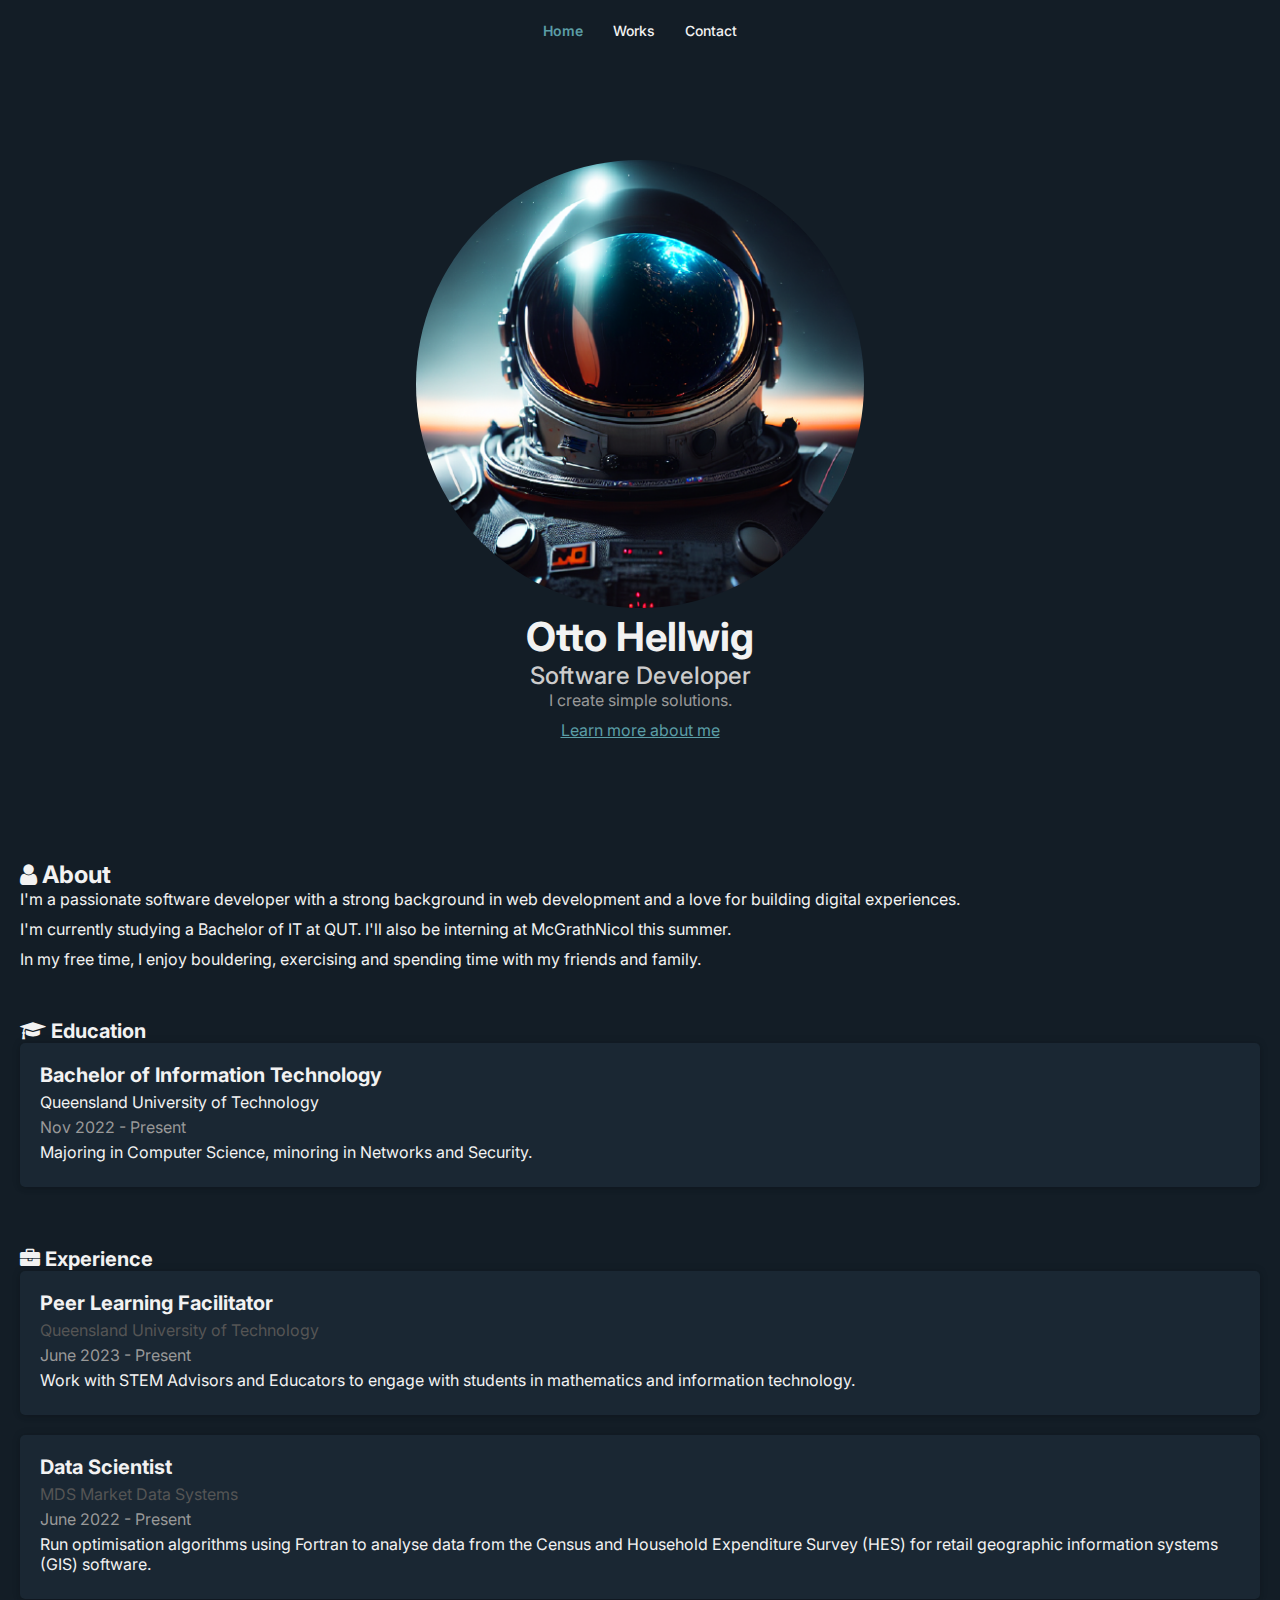
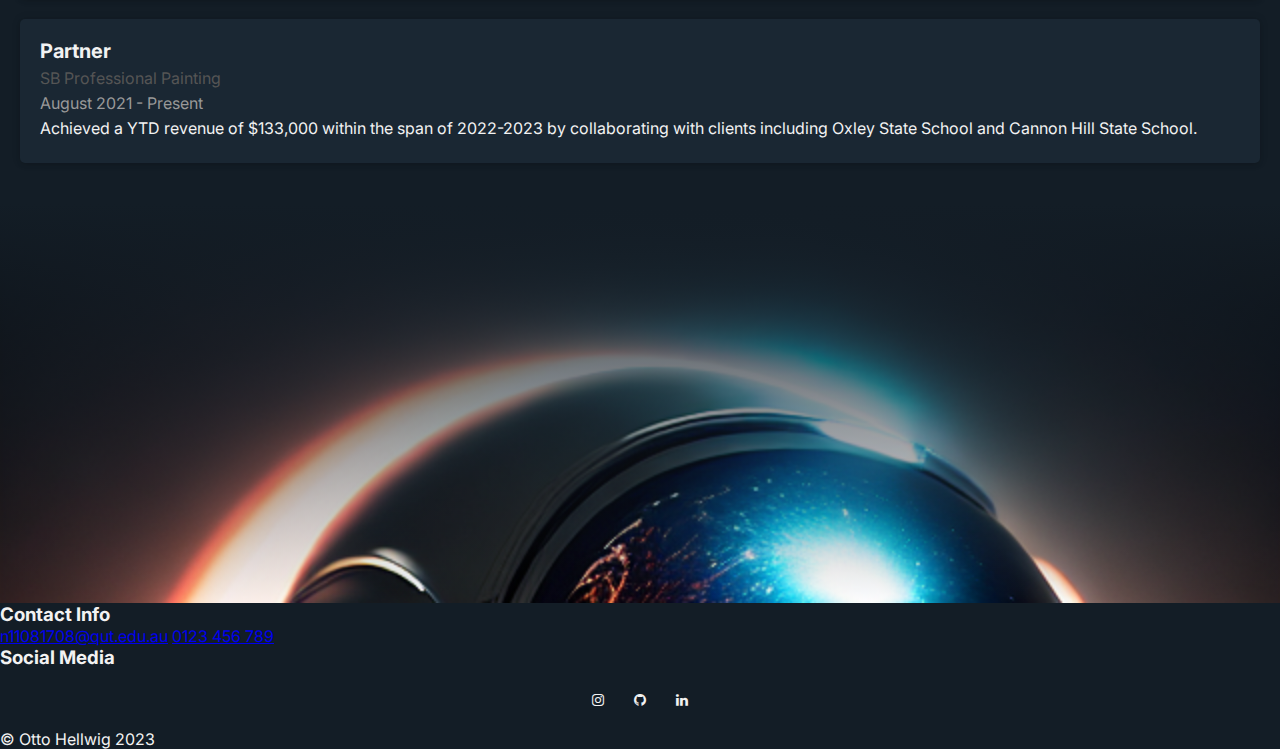
==== index.html @ a582dc08 "Update UI and design (internal pages, homepage)" ====
<!DOCTYPE html>
<html lang="en">
  <head>
    <meta charset="UTF-8" />
    <meta name="viewport" content="width=device-width, initial-scale=1.0" />
    <meta author="Otto Hellwig" />
    <meta name="description" content="Homepage of my portfolio website." />

    <title>Otto Hellwig - Home</title>
    <link rel="icon" type="image/x-icon" href="images/favicon.png" />
    <link rel="stylesheet" href="styles.css" />
  </head>

  <body>
    <header>
      <nav>
        <ul>
          <li class="active"><a href="index.html">Home</a></li>
          <li><a href="works.html">Works</a></li>
          <li><a href="contact.html">Contact</a></li>
        </ul>
      </nav>
    </header>

    <main>
      <figure class="profile-image">
        <img src="images/avatar1.png" alt="Profile Image - Avatar" />
      </figure>

      <section class="title">
        <h1>Otto Hellwig</h1>
        <p class="subtitle">Software Developer</p>
        <p class="description">I create simple solutions.</p>
        <a href="#about">Learn more about me</a>
      </section>

      <section id="about" class="about">
        <h2><i class="fa fa-user"></i> About</h2>
        <p>
          I'm a passionate software developer with a strong background in web
          development and a love for building digital experiences.
        </p>

        <p>
          I'm currently studying a Bachelor of IT at QUT. I'll also be interning
          at McGrathNicol this summer.
        </p>

        <p>
          In my free time, I enjoy bouldering, exercising and spending time with
          my friends and family.
        </p>
      </section>

      <section class="card">
        <h2><i class="fa fa-graduation-cap"></i> Education</h2>
        <article class="card-items">
          <h3>Bachelor of Information Technology</h3>
          <p>Queensland University of Technology</p>
          <p>Nov 2022 - Present</p>
          <p>
            Majoring in Computer Science, minoring in Networks and Security.
          </p>
        </article>
      </section>

      <section class="card">
        <h2><i class="fa fa-briefcase"></i> Experience</h2>
        <article class="card-items">
          <h3>Peer Learning Facilitator</h3>
          <p class="organisation">Queensland University of Technology</p>
          <p class="date">June 2023 - Present</p>
          <p>
            Work with STEM Advisors and Educators to engage with students in
            mathematics and information technology.
          </p>
        </article>

        <article class="card-items">
          <h3>Data Scientist</h3>
          <p class="organisation">MDS Market Data Systems</p>
          <p class="date">June 2022 - Present</p>
          <p>
            Run optimisation algorithms using Fortran to analyse data from the
            Census and Household Expenditure Survey (HES) for retail geographic
            information systems (GIS) software.
          </p>
        </article>

        <article class="card-items">
          <h3>Partner</h3>
          <p class="organisation">SB Professional Painting</p>
          <p class="date">August 2021 - Present</p>
          <p>
            Achieved a YTD revenue of $133,000 within the span of 2022-2023 by
            collaborating with clients including Oxley State School and Cannon
            Hill State School.
          </p>
        </article>
      </section>
    </main>

    <div class="wok"></div>

    <footer>
      <section>
        <h3>Contact Info</h3>
        <a href="mailto:n11081708@qut.edu.au">n11081708@qut.edu.au</a>
        <a href="tel:0123456789">0123 456 789</a>
      </section>

      <section>
        <h3>Social Media</h3>
        <nav>
          <ul class="social-media-list">
            <li>
              <a href="#"><i class="fa fa-instagram"></i></a>
            </li>
            <li>
              <a href="#"><i class="fa fa-github"></i></a>
            </li>
            <li>
              <a href="#"><i class="fa fa-linkedin"></i></a>
            </li>
          </ul>
        </nav>
      </section>

      <p class="copyright">&copy; Otto Hellwig 2023</p>
    </footer>
  </body>
</html>

<!-- <footer class="footer">
  <section class="footer-content">
    <address class="footer-column contact-info">
      <h3>Contact Info</h3>
      <a href="mailto:n11081708@qut.edu.au">n11081708@qut.edu.au</a>
      <a href="tel:0123456789">0123 456 789</a>
    </address>

    <section class="footer-column">
      <h3>Sitemap</h3>
      <ul class="sitemap">
        <li>
          <a href="index.html"> Home</a>
        </li>
        <li>
          <a href="works.html"> Works </a>
        </li>
        <li>
          <a href="contact.html"> Contact </a>
        </li>
      </ul>
    </section>
  </section>
  <p class="copyright">&copy; Otto Hellwig 2023</p>
</footer> -->
---- styles.css ----
/* Credits to Google Fonts, Font Awesome and Tim for suggesting to use FA 4.7. */
@import url('https://fonts.googleapis.com/css2?family=Inter:wght@300;400;500;600;700&display=swap');
@import url('https://cdnjs.cloudflare.com/ajax/libs/font-awesome/4.7.0/css/font-awesome.min.css');

* {
  margin: 0;
  padding: 0;
  box-sizing: border-box;
}

body {
  background-color: #131D26;
  font-family: 'Inter', sans-serif;
  min-height: 100vh;
  display: flex;
  flex-direction: column;
  justify-content: space-between;
  color: #F2F2F2;
}

nav {
  margin-top: 20px;
  margin-bottom: 20px;
  display: flex;
  align-items: center; 
}

nav .logo {
  display: flex; 
  align-items: center; 
  margin-right: 10px;
  margin-left: 10px;
}

nav .logo img {
  width: 40px; 
  height: auto; 
  border-radius: 50%; 
  margin-right: 5px; 
}

nav .logo span {
  font-size: 14px; 
  color: #F2F2F2; 
  font-weight: 500; 
}

nav ul {
  list-style: none;
  padding: 0;
  display: flex;
  justify-content: center; 
  flex-grow: 1; 
}

nav li {
  margin: 0 15px;
}

nav a {
  text-decoration: none;
  font-weight: 500;
  font-size: 14px;
  color: #F2F2F2;
}

nav .active a {
  color: #5B9EA6;
  font-weight: 600;
}

/* Avatar Image - Generated using Midjourney Premium, rights reserved to Midjourney and myself */
.profile-image {
  text-align: center;
  margin-top: 100px;
}

.profile-image img {
  max-width: 35%; 
  height: auto;
  border-radius: 50%; 
  overflow: hidden;
}

.title {
  text-align: center;
}

.title h1 {
  margin: 0;
  font-size: 40px;
}

.title a {
  color: #5B9EA6;
}

.subtitle {
  font-size: 24px;
  font-weight: 500;
  color:#CCCCCC;
}

.description {
  font-size: 16px;
  margin-bottom: 10px;
  color: #999999;
}

.about {
  margin-top: 100px;
  text-align: left;
  padding: 20px;
}

.about p {
  margin-bottom: 10px;
}

.card {
  text-align: left;
  padding: 20px;
}

.card-items {
  background: #1A2733;
  border-radius: 5px;
  padding: 20px;
  margin-bottom: 20px;
  box-shadow: 0px 2px 4px rgba(0, 0, 0, 0.1), 0px 0px 10px rgba(0, 0, 0, 0.1);
}

.card h2,
.card h3 {
  font-size: 20px;
  margin: 0;
}

.card-items p {
  font-size: 16px;
  margin: 5px 0; /* Add a small margin between paragraphs */
}

.card-items p:nth-child(1) {
  color: #CCCCCC; /* Styling for the first p */
}

.card-items p:nth-of-type(2) {
  color: #999999; /* Styling for the second p */
}

.card-items .form-group {
  margin-bottom: 15px;
  padding-right: 20px;
}

.card-items input[type="text"],
.card-items input[type="email"],
.card-items textarea {
  width: 100%;
  padding: 10px;
  border: 1px solid #ccc;
  border-radius: 3px;
}

.card-items button[type="submit"] {
  background-color: #0080ff;
  color: #fff;
  border: none;
  border-radius: 3px;
  padding: 10px 20px;
  cursor: pointer;
  transition: background-color 0.3s ease;
}

.card-items input[type="text"],
.card-items input[type="email"],
.card-items textarea,
.card-items button[type="submit"] {
  font-size: 16px;
}

.card-items img {
  max-width: 100%;
  height: auto;
}

.organisation {
  font-size: 16px;
  color: #555;
  margin-top: 5px;
}

.date {
  font-size: 16px;
  color: #777;
}

.contact-page {
  padding:20px;
}

.social-media a {
  text-decoration: none;
  padding: 5px; 
  list-style: none;
}

.about-contact h2 i,
.social-media h2 i,
.contact-form h2 i {
  margin-right: 5px;
}

.social-media, .contact-form {
  margin-top: 60px;
}

.tech-list {
  list-style-type: none; 
  margin-top: 10px; 
  padding-left: 0; 
}

.tech-list li {
  display: inline-block; 
  margin-right: 10px;
  background-color: #1DF2F2; 
  color: #fff; 
  padding: 5px 10px; 
  border-radius: 5px; 
}
/* 
footer {
  text-align: left;
}

.footer-content {
  margin-top: 20px;
  display: flex;
  justify-content: space-between;
  align-items: flex-start; 
}

.footer-column {
  flex: 1;
  text-align: left; 
}

.footer-column h3 {
  font-size: 18px;
  margin: 0;
}

.footer-contact p,
.social-icons {
  margin-top: 10px;
}

.sitemap {
  list-style: none;
}

.sitemap a {
  text-decoration: none;
  color: #5B9EA6;
}

.contact-info a {
  text-decoration: none;
  color: #CCCCCC;
}

.copyright {
  margin: 20px; 
  text-align: center;
} */

  /* background-repeat: no-repeat;
  background-size: cover; 
  padding-bottom: 100px;
  background-image: linear-gradient(to bottom, rgba(16,24,29, 1) 0%, rgba(0, 0, 0, 0) 100%), linear-gradient(to bottom, rgba(16, 24, 29, 0) 0%, rgba(16, 24, 29, 1) 100%), url(images/pexels-jakub-novacek-924824.jpg);
} */

  /* background: rgb(255,255,255);
  background: linear-gradient(90deg, rgba(255,255,255,1) 0%, rgba(225,230,235,1) 100%);  */

  .wok {
  background-position: middle center;
  background-repeat: no-repeat;
  background-size: cover; 
  padding-bottom: 400px;
  background-image: linear-gradient(to bottom, rgba(19, 29, 38, 1) 0%, rgba(0, 0, 0, 0) 100%), url(images/avatar2.png);
}

/* , linear-gradient(to bottom, rgba(19, 29, 38, 0) 0%, rgba(19, 29, 38, 1) 100%) */

/* background = #131D26;
primary = #F2F2F2;
secondary = #CCCCCC;
tertiary = #999999;
links = #5B9EA6; */
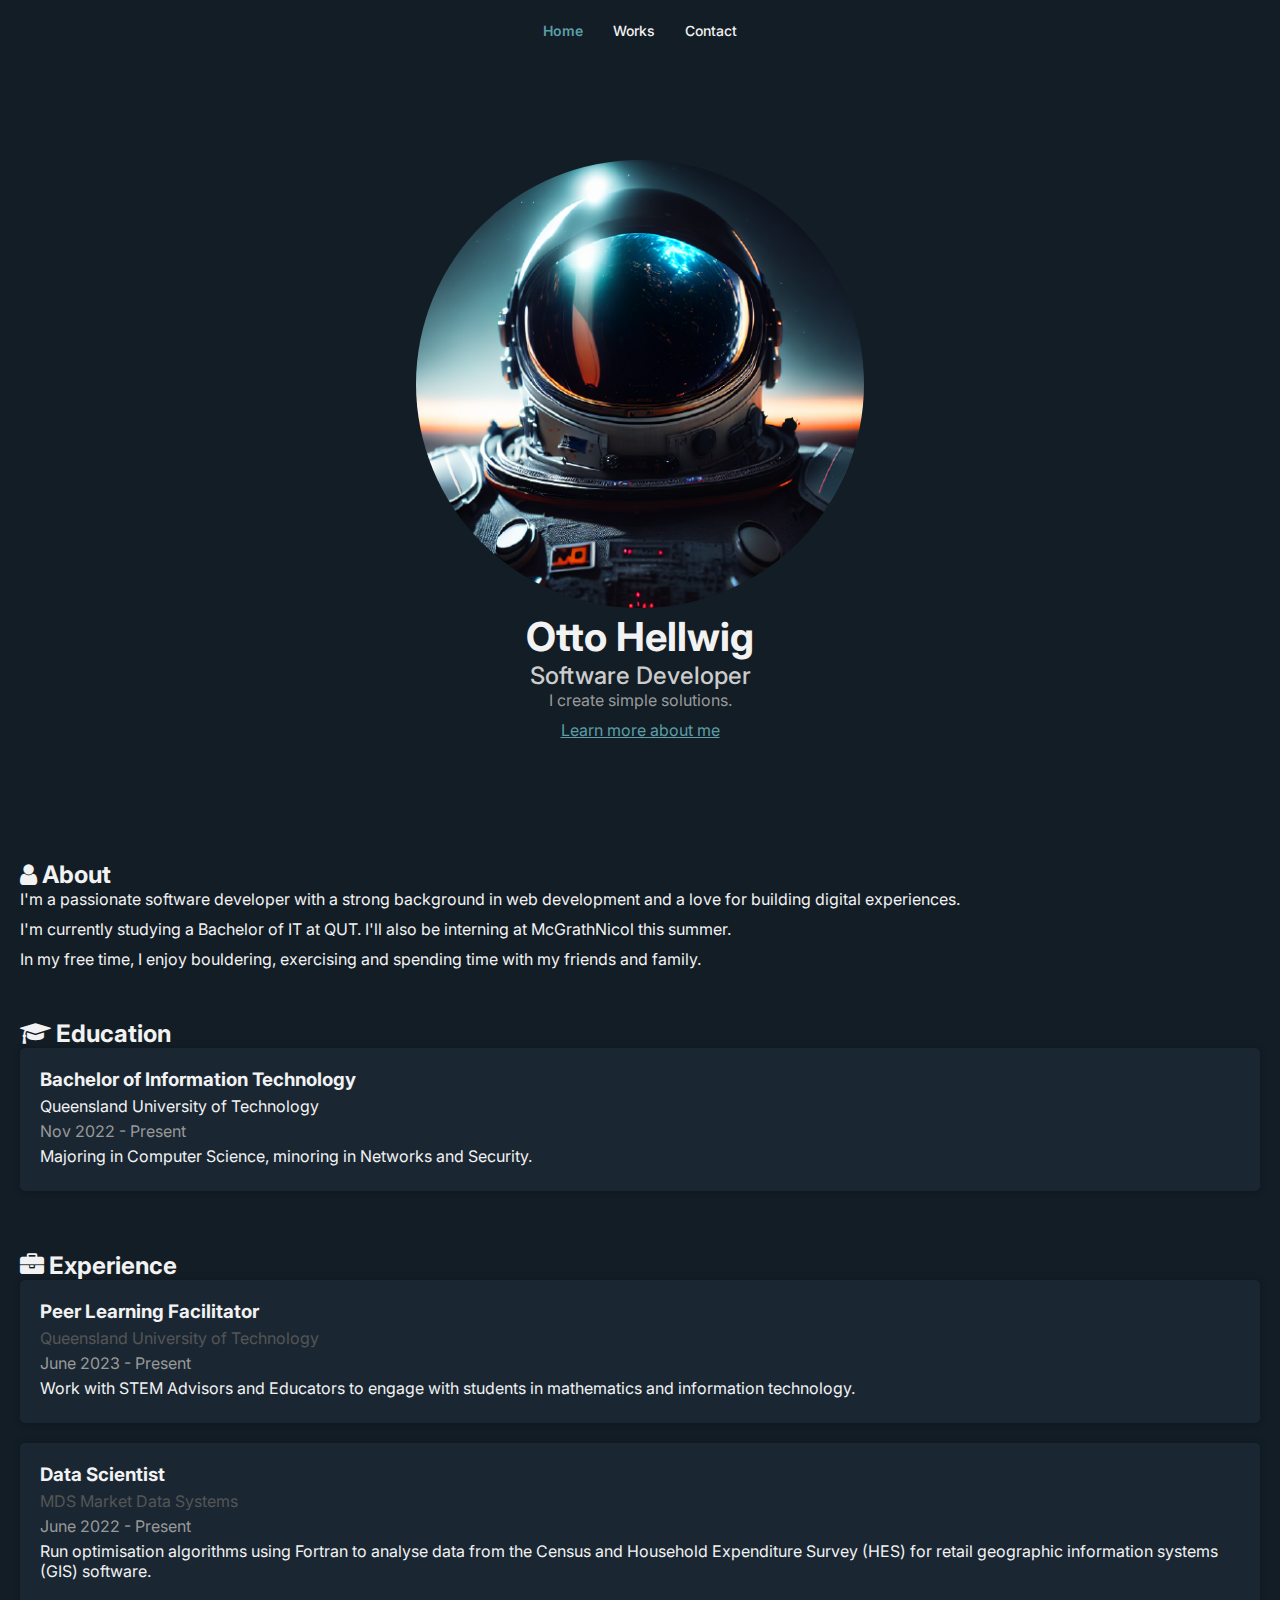
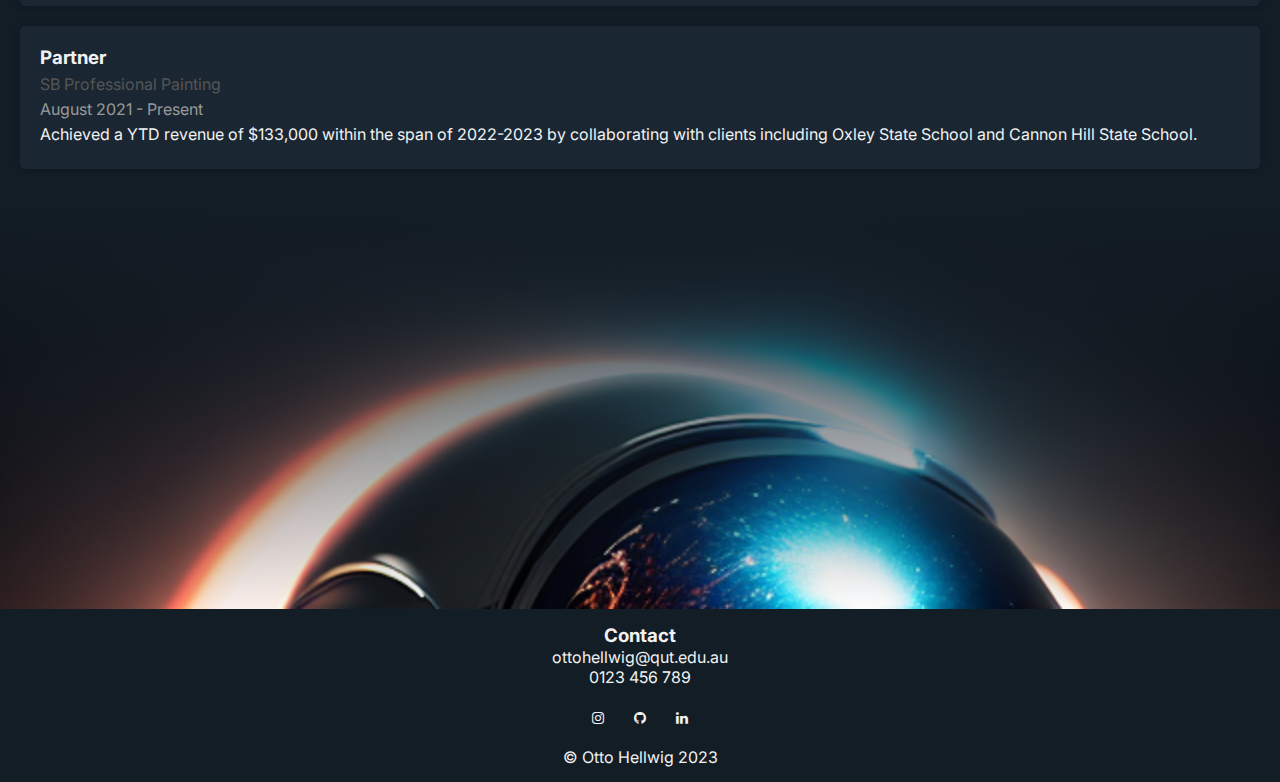
==== commit e976e432: "Consolidate CSS, update footer" ====
--- a/index.html
+++ b/index.html
@@ -100,59 +100,30 @@
       </section>
     </main>
 
-    <div class="wok"></div>
+    <div class="background-fade"></div>
 
     <footer>
-      <section>
-        <h3>Contact Info</h3>
-        <a href="mailto:n11081708@qut.edu.au">n11081708@qut.edu.au</a>
+      <h3>Contact</h3>
+      <address>
+        <a href="mailto:n11081708@qut.edu.au">ottohellwig@qut.edu.au</a>
+        <br />
         <a href="tel:0123456789">0123 456 789</a>
-      </section>
+      </address>
 
-      <section>
-        <h3>Social Media</h3>
-        <nav>
-          <ul class="social-media-list">
-            <li>
-              <a href="#"><i class="fa fa-instagram"></i></a>
-            </li>
-            <li>
-              <a href="#"><i class="fa fa-github"></i></a>
-            </li>
-            <li>
-              <a href="#"><i class="fa fa-linkedin"></i></a>
-            </li>
-          </ul>
-        </nav>
-      </section>
-
-      <p class="copyright">&copy; Otto Hellwig 2023</p>
+      <nav>
+        <ul>
+          <li>
+            <a href="#"><i class="fa fa-instagram"></i></a>
+          </li>
+          <li>
+            <a href="#"><i class="fa fa-github"></i></a>
+          </li>
+          <li>
+            <a href="#"><i class="fa fa-linkedin"></i></a>
+          </li>
+        </ul>
+      </nav>
+      <p>&copy; Otto Hellwig 2023</p>
     </footer>
   </body>
 </html>
-
-<!-- <footer class="footer">
-  <section class="footer-content">
-    <address class="footer-column contact-info">
-      <h3>Contact Info</h3>
-      <a href="mailto:n11081708@qut.edu.au">n11081708@qut.edu.au</a>
-      <a href="tel:0123456789">0123 456 789</a>
-    </address>
-
-    <section class="footer-column">
-      <h3>Sitemap</h3>
-      <ul class="sitemap">
-        <li>
-          <a href="index.html"> Home</a>
-        </li>
-        <li>
-          <a href="works.html"> Works </a>
-        </li>
-        <li>
-          <a href="contact.html"> Contact </a>
-        </li>
-      </ul>
-    </section>
-  </section>
-  <p class="copyright">&copy; Otto Hellwig 2023</p>
-</footer> -->
--- a/styles.css
+++ b/styles.css
@@ -122,7 +122,7 @@
   padding: 20px;
 }
 
-.card-items {
+.card article {
   background: #1A2733;
   border-radius: 5px;
   padding: 20px;
@@ -130,15 +130,9 @@
   box-shadow: 0px 2px 4px rgba(0, 0, 0, 0.1), 0px 0px 10px rgba(0, 0, 0, 0.1);
 }
 
-.card h2,
-.card h3 {
-  font-size: 20px;
-  margin: 0;
-}
-
-.card-items p {
-  font-size: 16px;
-  margin: 5px 0; /* Add a small margin between paragraphs */
+.card p {
+  font-size: 16px;
+  margin: 5px 0;
 }
 
 .card-items p:nth-child(1) {
@@ -147,6 +141,11 @@
 
 .card-items p:nth-of-type(2) {
   color: #999999; /* Styling for the second p */
+}
+
+.card img {
+  max-width: 100%;
+  height: auto;
 }
 
 .card-items .form-group {
@@ -180,11 +179,6 @@
   font-size: 16px;
 }
 
-.card-items img {
-  max-width: 100%;
-  height: auto;
-}
-
 .organisation {
   font-size: 16px;
   color: #555;
@@ -230,62 +224,19 @@
   padding: 5px 10px; 
   border-radius: 5px; 
 }
-/* 
+
 footer {
-  text-align: left;
-}
-
-.footer-content {
-  margin-top: 20px;
-  display: flex;
-  justify-content: space-between;
-  align-items: flex-start; 
-}
-
-.footer-column {
-  flex: 1;
-  text-align: left; 
-}
-
-.footer-column h3 {
-  font-size: 18px;
-  margin: 0;
-}
-
-.footer-contact p,
-.social-icons {
-  margin-top: 10px;
-}
-
-.sitemap {
-  list-style: none;
-}
-
-.sitemap a {
+  text-align: center;
+  padding: 15px;
+}
+
+footer address a {
+  color: #F2F2F2;
   text-decoration: none;
-  color: #5B9EA6;
-}
-
-.contact-info a {
-  text-decoration: none;
-  color: #CCCCCC;
-}
-
-.copyright {
-  margin: 20px; 
-  text-align: center;
-} */
-
-  /* background-repeat: no-repeat;
-  background-size: cover; 
-  padding-bottom: 100px;
-  background-image: linear-gradient(to bottom, rgba(16,24,29, 1) 0%, rgba(0, 0, 0, 0) 100%), linear-gradient(to bottom, rgba(16, 24, 29, 0) 0%, rgba(16, 24, 29, 1) 100%), url(images/pexels-jakub-novacek-924824.jpg);
-} */
-
-  /* background: rgb(255,255,255);
-  background: linear-gradient(90deg, rgba(255,255,255,1) 0%, rgba(225,230,235,1) 100%);  */
-
-  .wok {
+  font-style: normal;
+}
+
+.background-fade {
   background-position: middle center;
   background-repeat: no-repeat;
   background-size: cover; 
@@ -293,10 +244,5 @@
   background-image: linear-gradient(to bottom, rgba(19, 29, 38, 1) 0%, rgba(0, 0, 0, 0) 100%), url(images/avatar2.png);
 }
 
-/* , linear-gradient(to bottom, rgba(19, 29, 38, 0) 0%, rgba(19, 29, 38, 1) 100%) */
-
-/* background = #131D26;
-primary = #F2F2F2;
-secondary = #CCCCCC;
-tertiary = #999999;
-links = #5B9EA6; */+
+
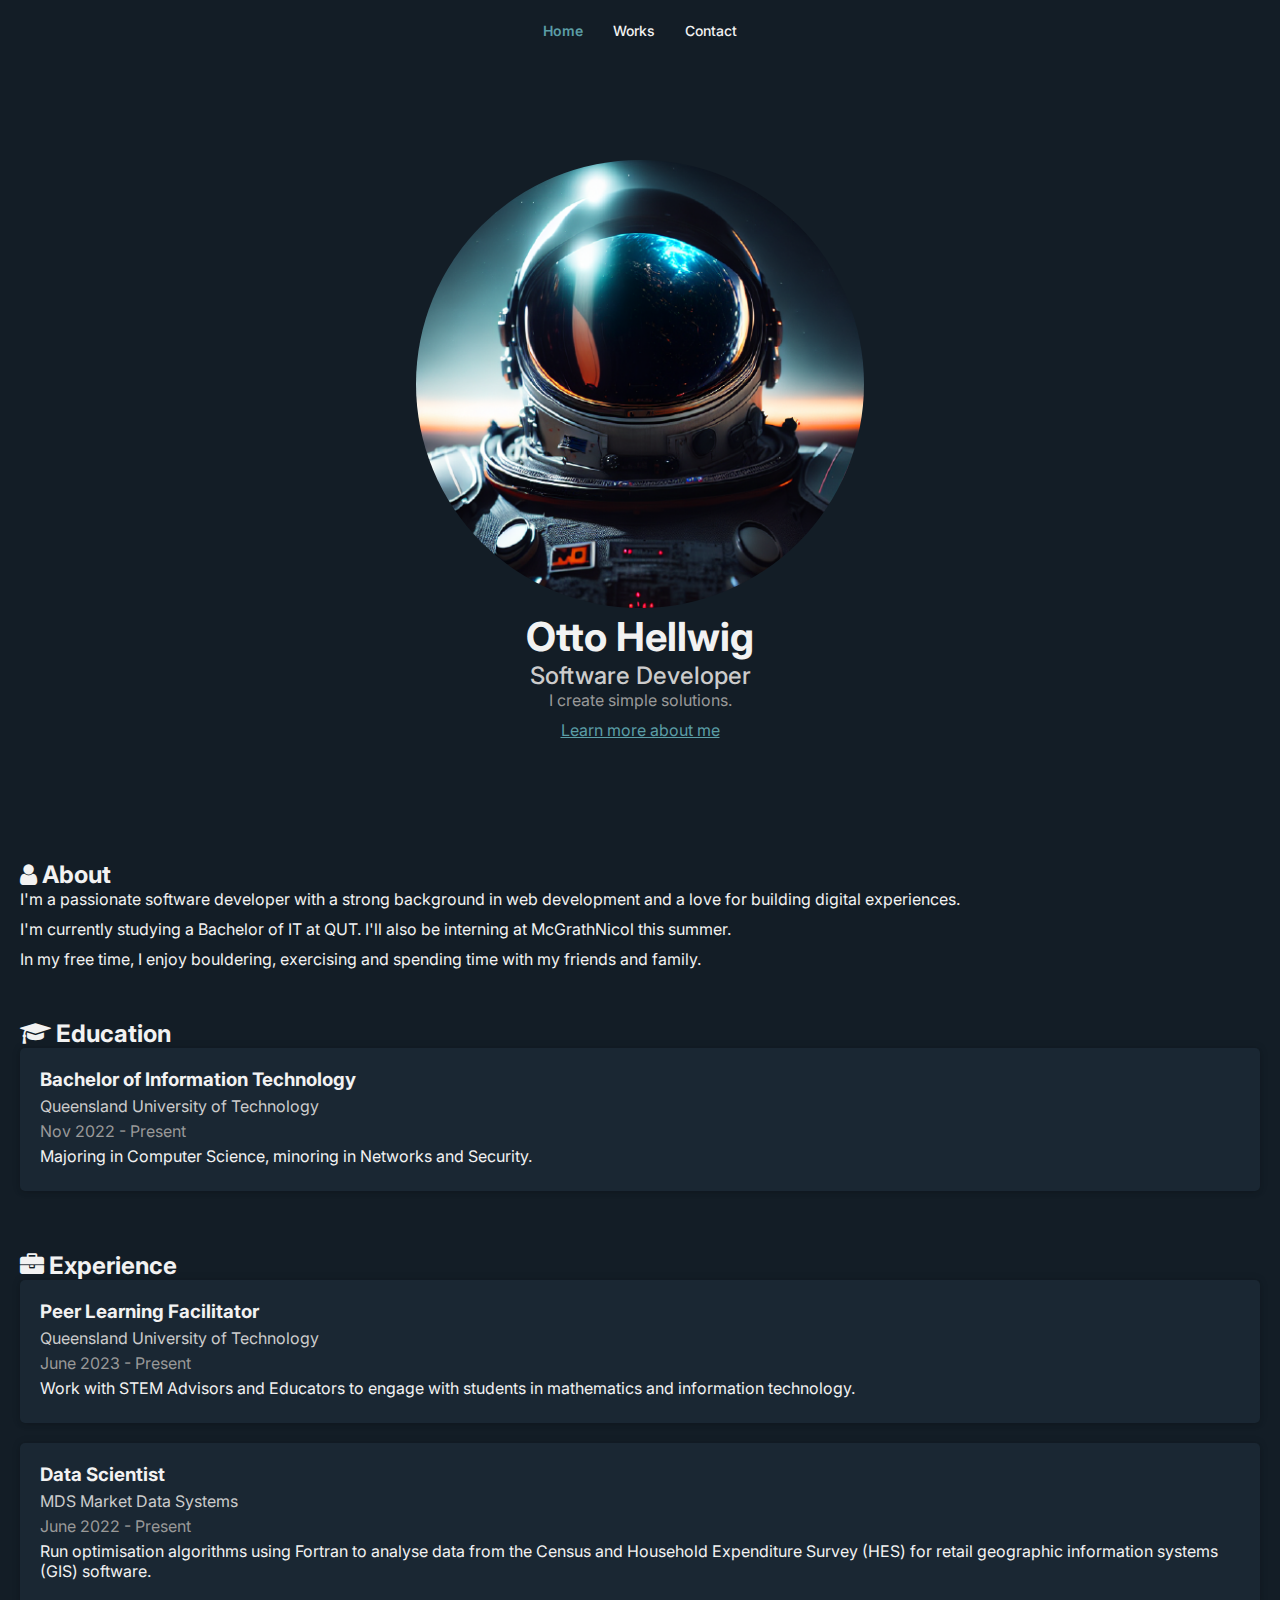
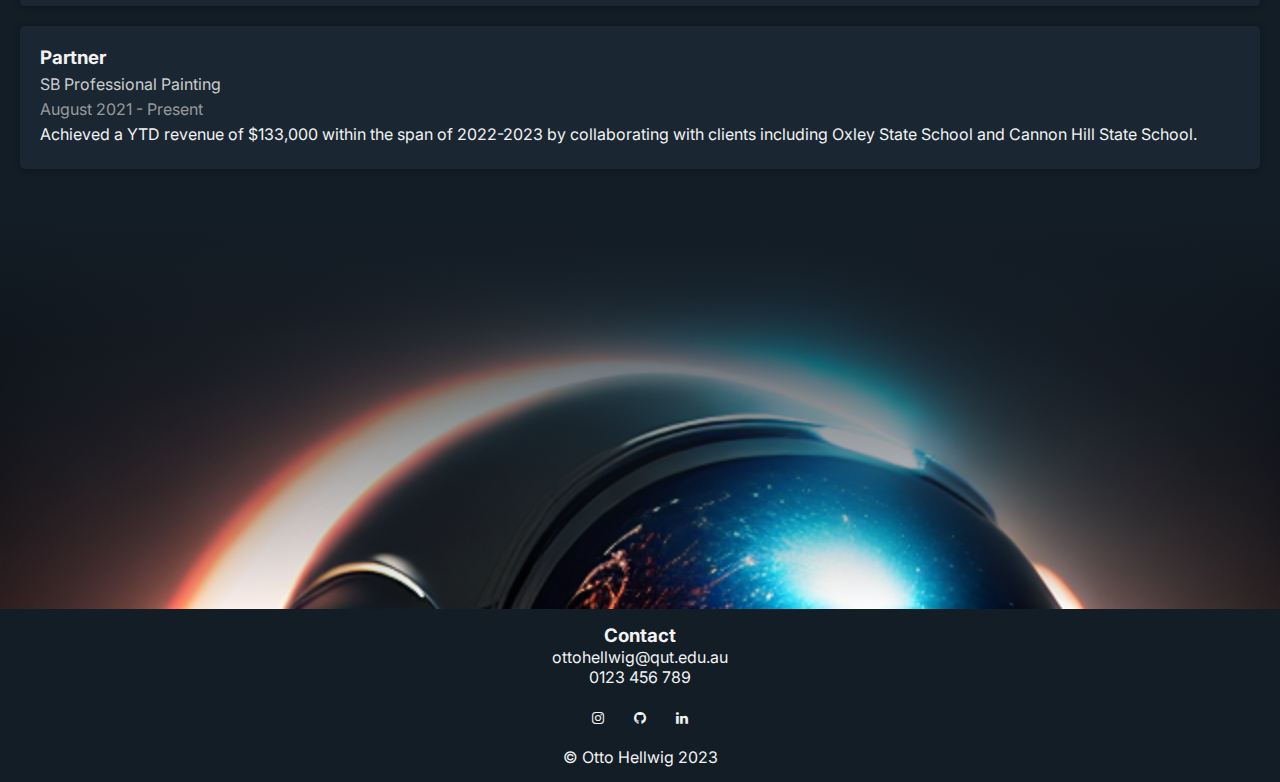
==== commit ec08c05c: "Consolidate CSS, update nav logo, improve semantic" ====
--- a/index.html
+++ b/index.html
@@ -23,14 +23,14 @@
     </header>
 
     <main>
-      <figure class="profile-image">
+      <figure class="avatar">
         <img src="images/avatar1.png" alt="Profile Image - Avatar" />
       </figure>
 
-      <section class="title">
+      <section class="hero">
         <h1>Otto Hellwig</h1>
-        <p class="subtitle">Software Developer</p>
-        <p class="description">I create simple solutions.</p>
+        <p>Software Developer</p>
+        <p>I create simple solutions.</p>
         <a href="#about">Learn more about me</a>
       </section>
 
@@ -54,7 +54,7 @@
 
       <section class="card">
         <h2><i class="fa fa-graduation-cap"></i> Education</h2>
-        <article class="card-items">
+        <article>
           <h3>Bachelor of Information Technology</h3>
           <p>Queensland University of Technology</p>
           <p>Nov 2022 - Present</p>
@@ -66,20 +66,20 @@
 
       <section class="card">
         <h2><i class="fa fa-briefcase"></i> Experience</h2>
-        <article class="card-items">
+        <article>
           <h3>Peer Learning Facilitator</h3>
-          <p class="organisation">Queensland University of Technology</p>
-          <p class="date">June 2023 - Present</p>
+          <p>Queensland University of Technology</p>
+          <p>June 2023 - Present</p>
           <p>
             Work with STEM Advisors and Educators to engage with students in
             mathematics and information technology.
           </p>
         </article>
 
-        <article class="card-items">
+        <article>
           <h3>Data Scientist</h3>
-          <p class="organisation">MDS Market Data Systems</p>
-          <p class="date">June 2022 - Present</p>
+          <p>MDS Market Data Systems</p>
+          <p>June 2022 - Present</p>
           <p>
             Run optimisation algorithms using Fortran to analyse data from the
             Census and Household Expenditure Survey (HES) for retail geographic
@@ -87,10 +87,10 @@
           </p>
         </article>
 
-        <article class="card-items">
+        <article>
           <h3>Partner</h3>
-          <p class="organisation">SB Professional Painting</p>
-          <p class="date">August 2021 - Present</p>
+          <p>SB Professional Painting</p>
+          <p>August 2021 - Present</p>
           <p>
             Achieved a YTD revenue of $133,000 within the span of 2022-2023 by
             collaborating with clients including Oxley State School and Cannon
@@ -113,13 +113,19 @@
       <nav>
         <ul>
           <li>
-            <a href="#"><i class="fa fa-instagram"></i></a>
+            <a href="https://www.instagram.com/ottohellwxg/" target="_blank"
+              ><i class="fa fa-instagram"></i
+            ></a>
           </li>
           <li>
-            <a href="#"><i class="fa fa-github"></i></a>
+            <a href="https://github.com/ottohellwig" target="_blank"
+              ><i class="fa fa-github"></i
+            ></a>
           </li>
           <li>
-            <a href="#"><i class="fa fa-linkedin"></i></a>
+            <a href="https://www.linkedin.com/in/ottohellwig/" target="_blank"
+              ><i class="fa fa-linkedin"></i
+            ></a>
           </li>
         </ul>
       </nav>
--- a/styles.css
+++ b/styles.css
@@ -33,7 +33,7 @@
 }
 
 nav .logo img {
-  width: 40px; 
+  width: 25px; 
   height: auto; 
   border-radius: 50%; 
   margin-right: 5px; 
@@ -47,7 +47,6 @@
 
 nav ul {
   list-style: none;
-  padding: 0;
   display: flex;
   justify-content: center; 
   flex-grow: 1; 
@@ -69,39 +68,38 @@
   font-weight: 600;
 }
 
-/* Avatar Image - Generated using Midjourney Premium, rights reserved to Midjourney and myself */
-.profile-image {
+/* Avatar Image 1 - Generated using Midjourney Premium, rights reserved to Midjourney and myself */
+.avatar {
   text-align: center;
   margin-top: 100px;
 }
 
-.profile-image img {
+.avatar img {
   max-width: 35%; 
   height: auto;
   border-radius: 50%; 
   overflow: hidden;
 }
 
-.title {
+.hero {
   text-align: center;
 }
 
-.title h1 {
-  margin: 0;
+.hero h1 {
   font-size: 40px;
 }
 
-.title a {
+.hero a {
   color: #5B9EA6;
 }
 
-.subtitle {
+.hero p:nth-child(2) {
   font-size: 24px;
   font-weight: 500;
   color:#CCCCCC;
 }
 
-.description {
+.hero p:nth-child(3) {
   font-size: 16px;
   margin-bottom: 10px;
   color: #999999;
@@ -135,12 +133,12 @@
   margin: 5px 0;
 }
 
-.card-items p:nth-child(1) {
-  color: #CCCCCC; /* Styling for the first p */
-}
-
-.card-items p:nth-of-type(2) {
-  color: #999999; /* Styling for the second p */
+.card p:nth-child(2) {
+  color: #CCCCCC;
+}
+
+.card p:nth-child(3) {
+  color: #999999; 
 }
 
 .card img {
@@ -148,7 +146,7 @@
   height: auto;
 }
 
-.card-items .form-group {
+/* .card-items .form-group {
   margin-bottom: 15px;
   padding-right: 20px;
 }
@@ -179,22 +177,11 @@
   font-size: 16px;
 }
 
-.organisation {
-  font-size: 16px;
-  color: #555;
-  margin-top: 5px;
-}
-
-.date {
-  font-size: 16px;
-  color: #777;
-}
-
 .contact-page {
   padding:20px;
-}
-
-.social-media a {
+} */
+
+/* .social-media a {
   text-decoration: none;
   padding: 5px; 
   list-style: none;
@@ -208,7 +195,7 @@
 
 .social-media, .contact-form {
   margin-top: 60px;
-}
+} */
 
 .tech-list {
   list-style-type: none; 
@@ -219,7 +206,7 @@
 .tech-list li {
   display: inline-block; 
   margin-right: 10px;
-  background-color: #1DF2F2; 
+  background-color: #5B9EA6; 
   color: #fff; 
   padding: 5px 10px; 
   border-radius: 5px; 
@@ -236,6 +223,7 @@
   font-style: normal;
 }
 
+/* Avatar Image 2 - Generated using Midjourney Premium, rights reserved to Midjourney and myself */
 .background-fade {
   background-position: middle center;
   background-repeat: no-repeat;
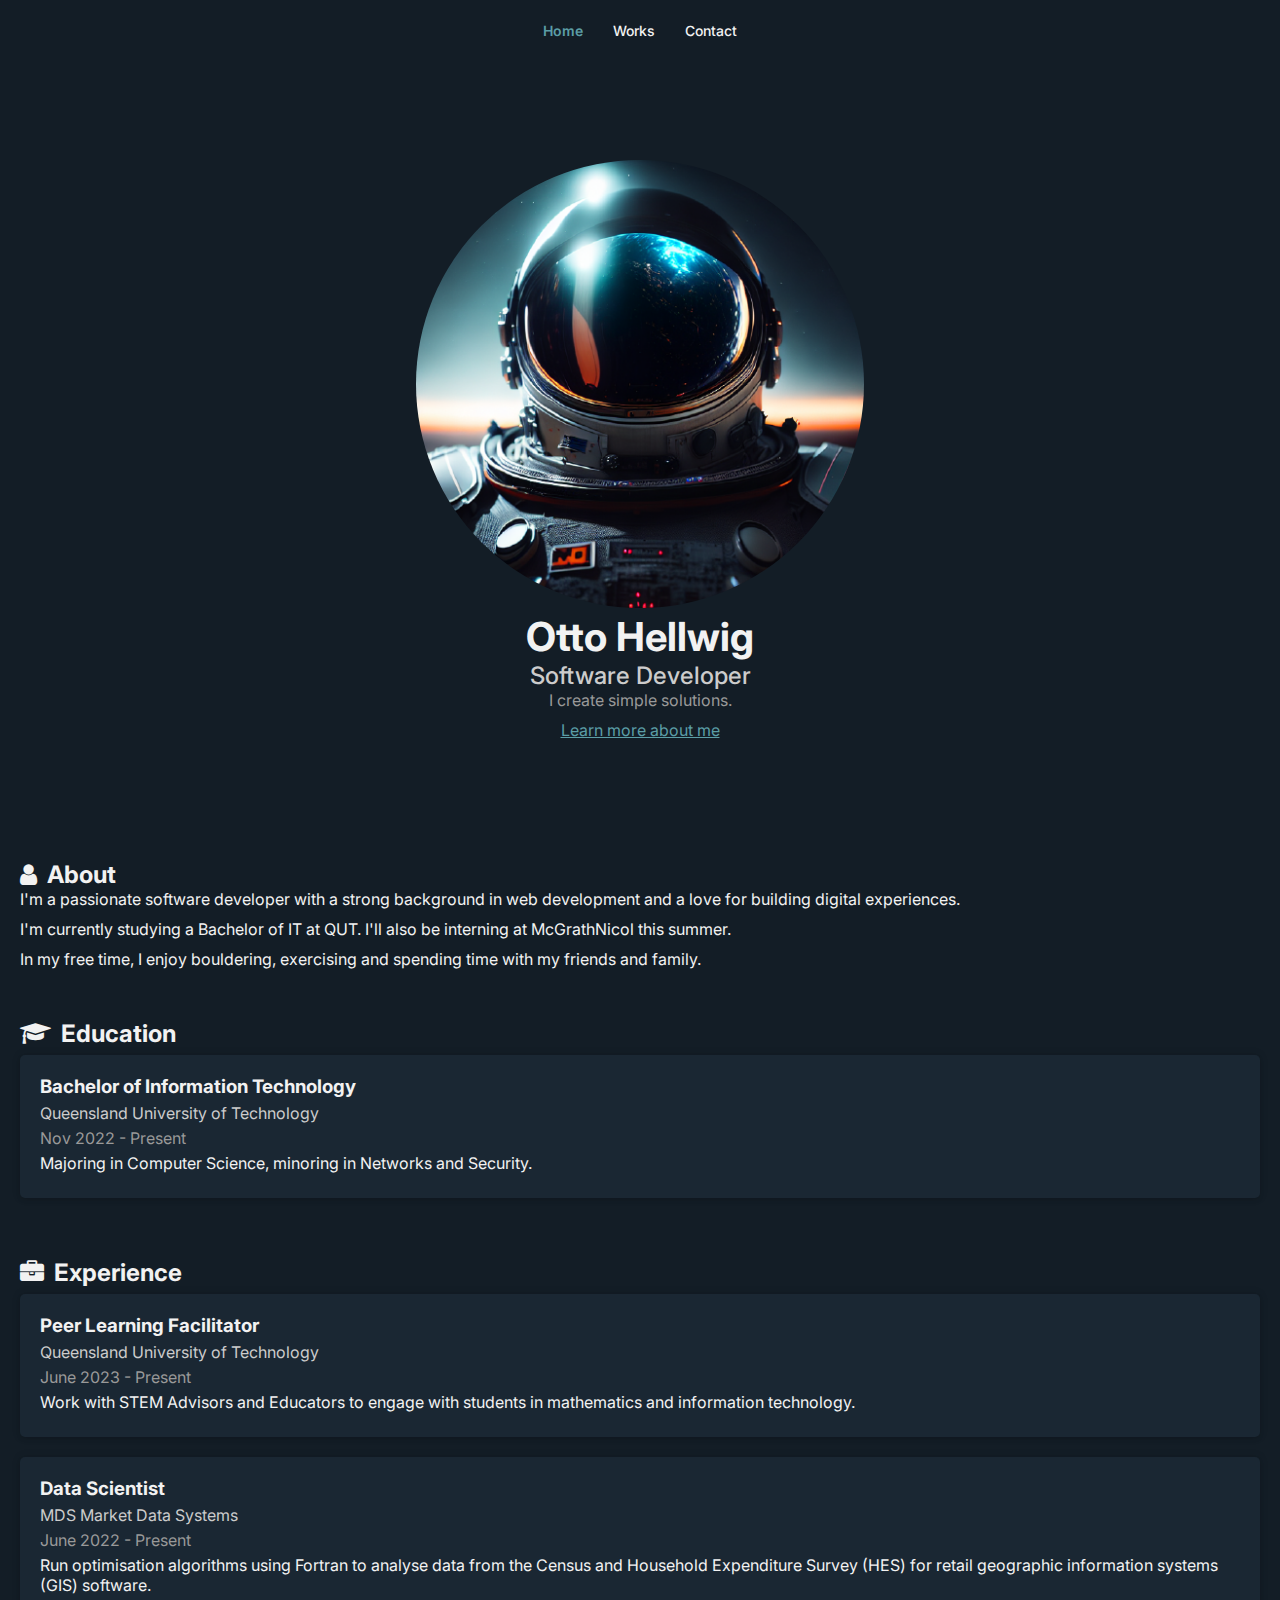
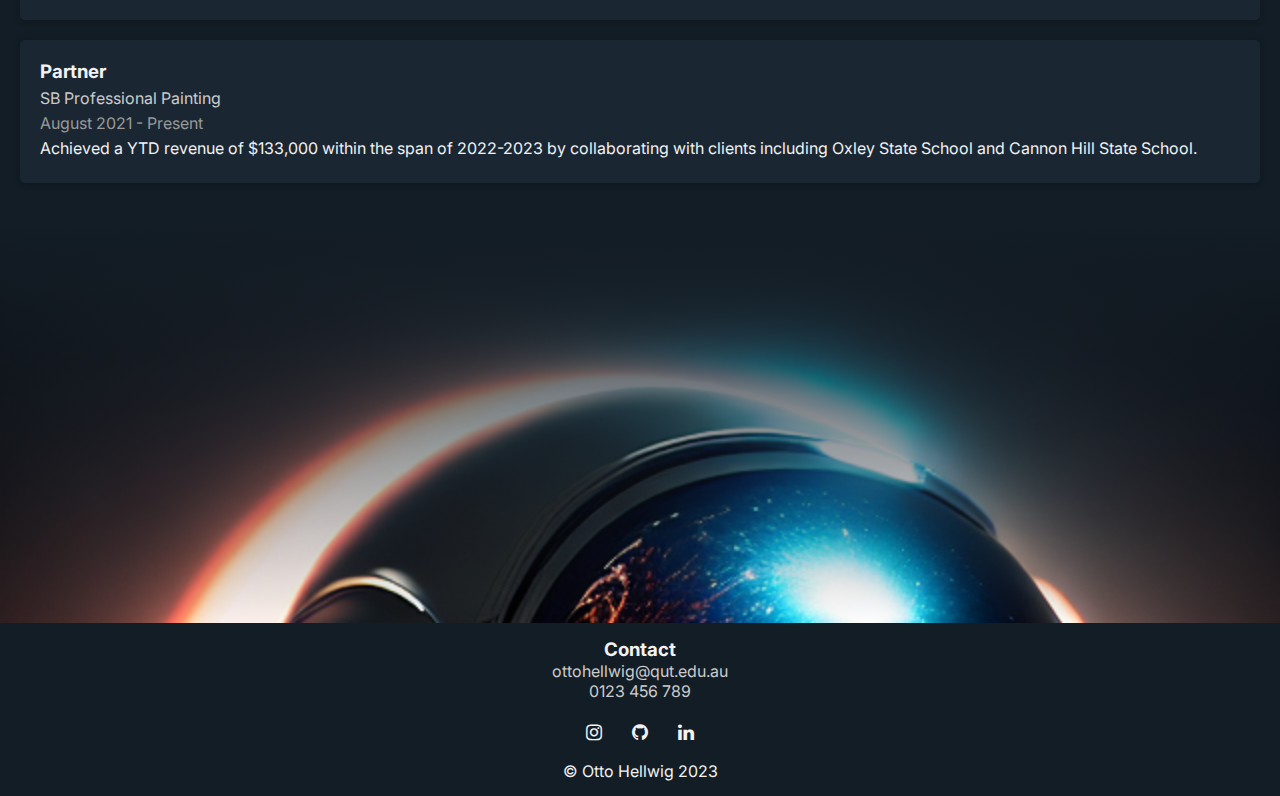
==== commit dec6109f: "Finish project: consolidated CSS, fixed contact" ====
--- a/index.html
+++ b/index.html
@@ -114,17 +114,17 @@
         <ul>
           <li>
             <a href="https://www.instagram.com/ottohellwxg/" target="_blank"
-              ><i class="fa fa-instagram"></i
+              ><i class="fa fa-instagram fa-lg"></i
             ></a>
           </li>
           <li>
             <a href="https://github.com/ottohellwig" target="_blank"
-              ><i class="fa fa-github"></i
+              ><i class="fa fa-github fa-lg"></i
             ></a>
           </li>
           <li>
             <a href="https://www.linkedin.com/in/ottohellwig/" target="_blank"
-              ><i class="fa fa-linkedin"></i
+              ><i class="fa fa-linkedin fa-lg"></i
             ></a>
           </li>
         </ul>
--- a/styles.css
+++ b/styles.css
@@ -18,6 +18,10 @@
   color: #F2F2F2;
 }
 
+a {
+  color: #5B9EA6;
+}
+
 nav {
   margin-top: 20px;
   margin-bottom: 20px;
@@ -89,10 +93,6 @@
   font-size: 40px;
 }
 
-.hero a {
-  color: #5B9EA6;
-}
-
 .hero p:nth-child(2) {
   font-size: 24px;
   font-weight: 500;
@@ -111,10 +111,15 @@
   padding: 20px;
 }
 
+.about h2 i {
+  padding-right: 5px;
+}
+
 .about p {
   margin-bottom: 10px;
 }
 
+/* Card Styling */
 .card {
   text-align: left;
   padding: 20px;
@@ -128,6 +133,11 @@
   box-shadow: 0px 2px 4px rgba(0, 0, 0, 0.1), 0px 0px 10px rgba(0, 0, 0, 0.1);
 }
 
+.card h2 i {
+  padding-right: 5px;
+  padding-bottom: 10px;
+}
+
 .card p {
   font-size: 16px;
   margin: 5px 0;
@@ -141,75 +151,64 @@
   color: #999999; 
 }
 
+/* Works Card Image/Tech List */
 .card img {
   max-width: 100%;
   height: auto;
 }
 
-/* .card-items .form-group {
-  margin-bottom: 15px;
-  padding-right: 20px;
-}
-
-.card-items input[type="text"],
-.card-items input[type="email"],
-.card-items textarea {
+.card ul {
+  list-style-type: none; 
+  margin-top: 10px; 
+}
+
+.card ul li {
+  display: inline-block; 
+  margin-right: 10px;
+  background-color: #2D5563;
+  color: #F2F2F2; 
+  padding: 5px 10px; 
+  border-radius: 5px; 
+}
+
+.contact .card {
+  padding: 40px 0 30px 0; 
+}
+
+.contact {
+  padding: 20px;
+}
+
+.contact a {
+  color: #CCCCCC;
+}
+
+.contact span {
+  margin-right: 15px;
+  font-size: 14px;
+}
+
+form div {
+  padding-bottom: 15px;
+}
+
+/* Contact Form input/label and button */
+input[type="text"],
+input[type="email"],
+textarea {
   width: 100%;
   padding: 10px;
-  border: 1px solid #ccc;
+  border: 1px solid #CCCCCC;
   border-radius: 3px;
-}
-
-.card-items button[type="submit"] {
-  background-color: #0080ff;
-  color: #fff;
+  font-size: 16px;
+}
+
+button[type="submit"] {
+  background-color: #2D5563;
+  color: #F2F2F2;
   border: none;
   border-radius: 3px;
   padding: 10px 20px;
-  cursor: pointer;
-  transition: background-color 0.3s ease;
-}
-
-.card-items input[type="text"],
-.card-items input[type="email"],
-.card-items textarea,
-.card-items button[type="submit"] {
-  font-size: 16px;
-}
-
-.contact-page {
-  padding:20px;
-} */
-
-/* .social-media a {
-  text-decoration: none;
-  padding: 5px; 
-  list-style: none;
-}
-
-.about-contact h2 i,
-.social-media h2 i,
-.contact-form h2 i {
-  margin-right: 5px;
-}
-
-.social-media, .contact-form {
-  margin-top: 60px;
-} */
-
-.tech-list {
-  list-style-type: none; 
-  margin-top: 10px; 
-  padding-left: 0; 
-}
-
-.tech-list li {
-  display: inline-block; 
-  margin-right: 10px;
-  background-color: #5B9EA6; 
-  color: #fff; 
-  padding: 5px 10px; 
-  border-radius: 5px; 
 }
 
 footer {
@@ -218,19 +217,20 @@
 }
 
 footer address a {
-  color: #F2F2F2;
+  color: #CCCCCC;
   text-decoration: none;
   font-style: normal;
 }
 
 /* Avatar Image 2 - Generated using Midjourney Premium, rights reserved to Midjourney and myself */
+/* Gradient fade into Avatar Image 2 into Footer */
 .background-fade {
   background-position: middle center;
   background-repeat: no-repeat;
   background-size: cover; 
   padding-bottom: 400px;
-  background-image: linear-gradient(to bottom, rgba(19, 29, 38, 1) 0%, rgba(0, 0, 0, 0) 100%), url(images/avatar2.png);
-}
-
-
-
+  background-image: linear-gradient(to bottom, rgba(19, 29, 38, 1) 0%, rgba(0, 0, 0, 0) 100%),  url(images/avatar2.png);
+}
+
+
+
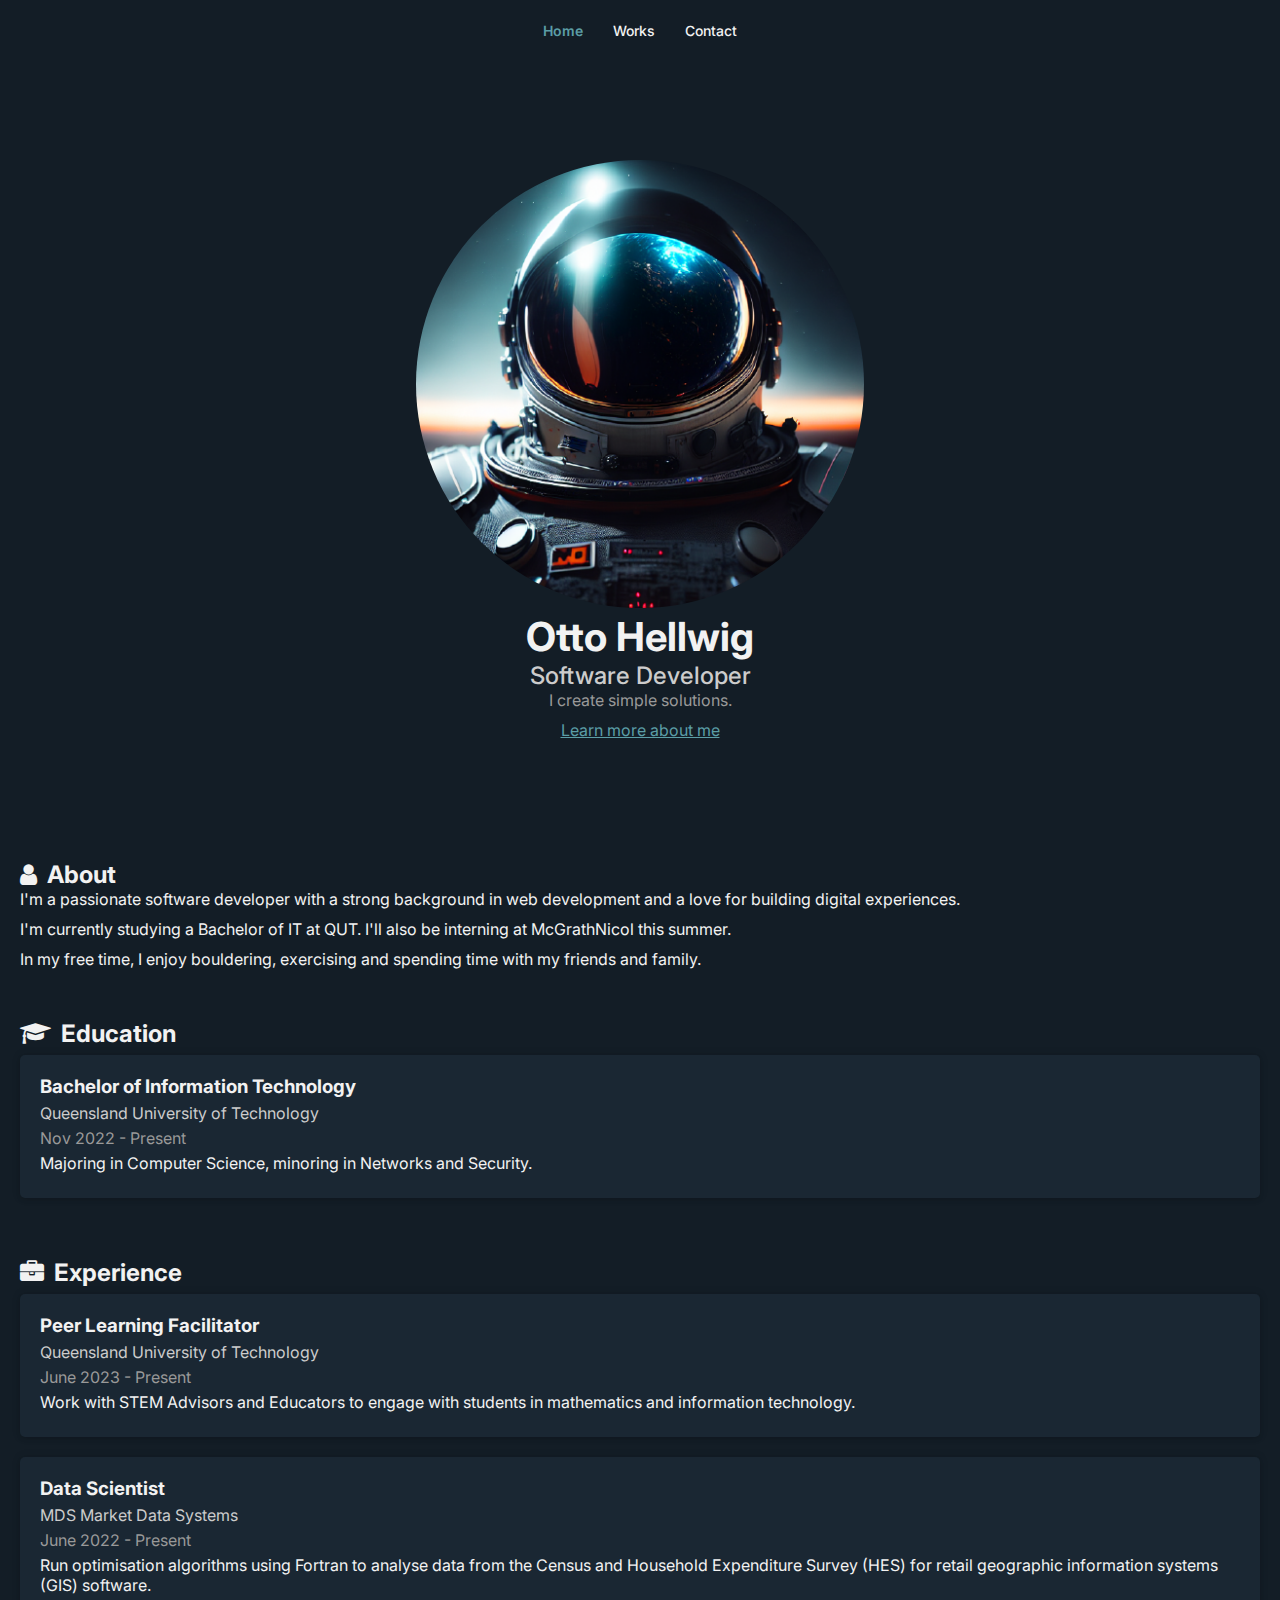
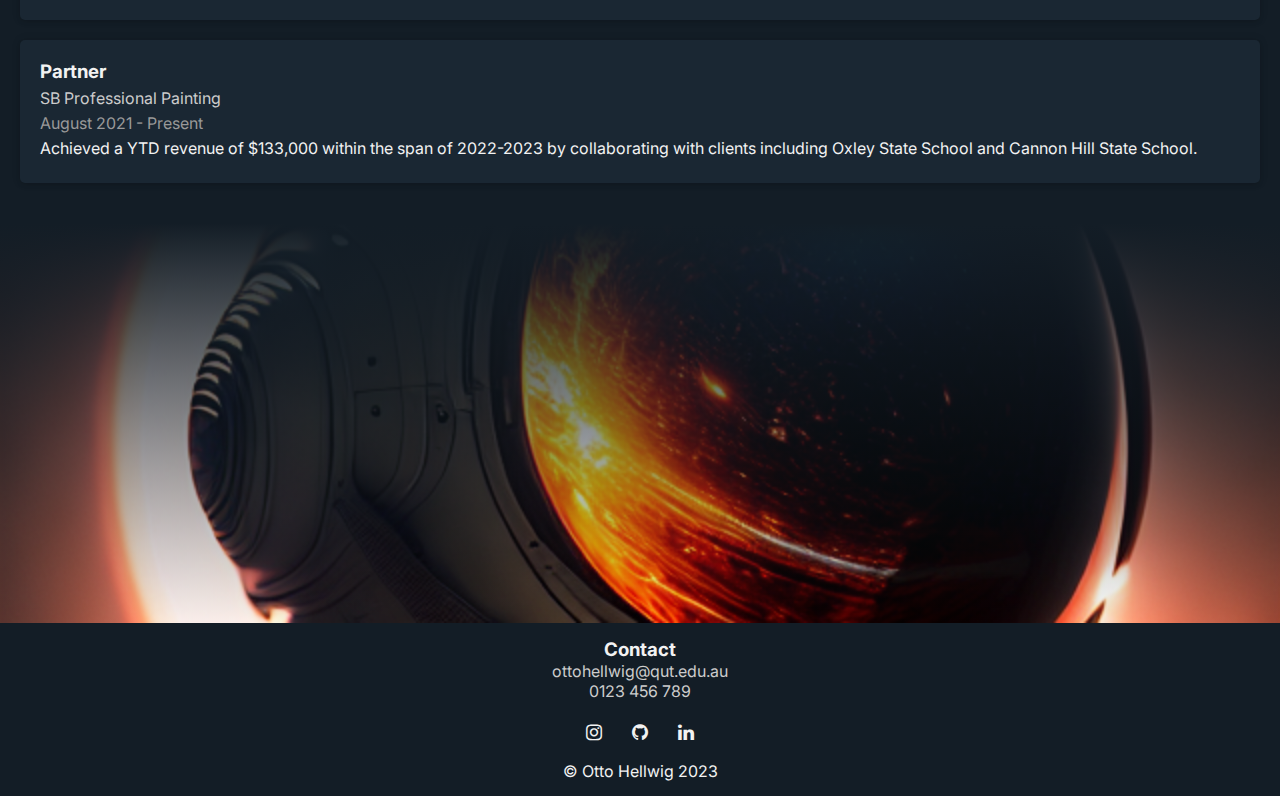
==== commit 271c2a71: "Update to W3C standards, remove trail slash" ====
--- a/index.html
+++ b/index.html
@@ -1,14 +1,15 @@
 <!DOCTYPE html>
 <html lang="en">
   <head>
-    <meta charset="UTF-8" />
-    <meta name="viewport" content="width=device-width, initial-scale=1.0" />
-    <meta author="Otto Hellwig" />
-    <meta name="description" content="Homepage of my portfolio website." />
+    <meta charset="UTF-8">
+    <meta name="viewport" content="width=device-width, initial-scale=1.0">
+    <meta name="author" content="Otto Hellwig">
+    <meta name="keywords" content="HTML, CSS, Portfolio">
+    <meta name="description" content="Homepage of my portfolio website.">
 
     <title>Otto Hellwig - Home</title>
-    <link rel="icon" type="image/x-icon" href="images/favicon.png" />
-    <link rel="stylesheet" href="styles.css" />
+    <link rel="icon" type="image/x-icon" href="images/favicon.png">
+    <link rel="stylesheet" href="styles.css">
   </head>
 
   <body>
@@ -24,7 +25,7 @@
 
     <main>
       <figure class="avatar">
-        <img src="images/avatar1.png" alt="Profile Image - Avatar" />
+        <img src="images/avatar1.png" alt="Profile Image - Avatar">
       </figure>
 
       <section class="hero">
@@ -106,7 +107,7 @@
       <h3>Contact</h3>
       <address>
         <a href="mailto:n11081708@qut.edu.au">ottohellwig@qut.edu.au</a>
-        <br />
+        <br>
         <a href="tel:0123456789">0123 456 789</a>
       </address>
 
--- a/styles.css
+++ b/styles.css
@@ -179,13 +179,8 @@
   padding: 20px;
 }
 
-.contact a {
-  color: #CCCCCC;
-}
-
 .contact span {
-  margin-right: 15px;
-  font-size: 14px;
+  margin-right: 5px;
 }
 
 form div {
@@ -225,7 +220,7 @@
 /* Avatar Image 2 - Generated using Midjourney Premium, rights reserved to Midjourney and myself */
 /* Gradient fade into Avatar Image 2 into Footer */
 .background-fade {
-  background-position: middle center;
+  background-position: center;
   background-repeat: no-repeat;
   background-size: cover; 
   padding-bottom: 400px;
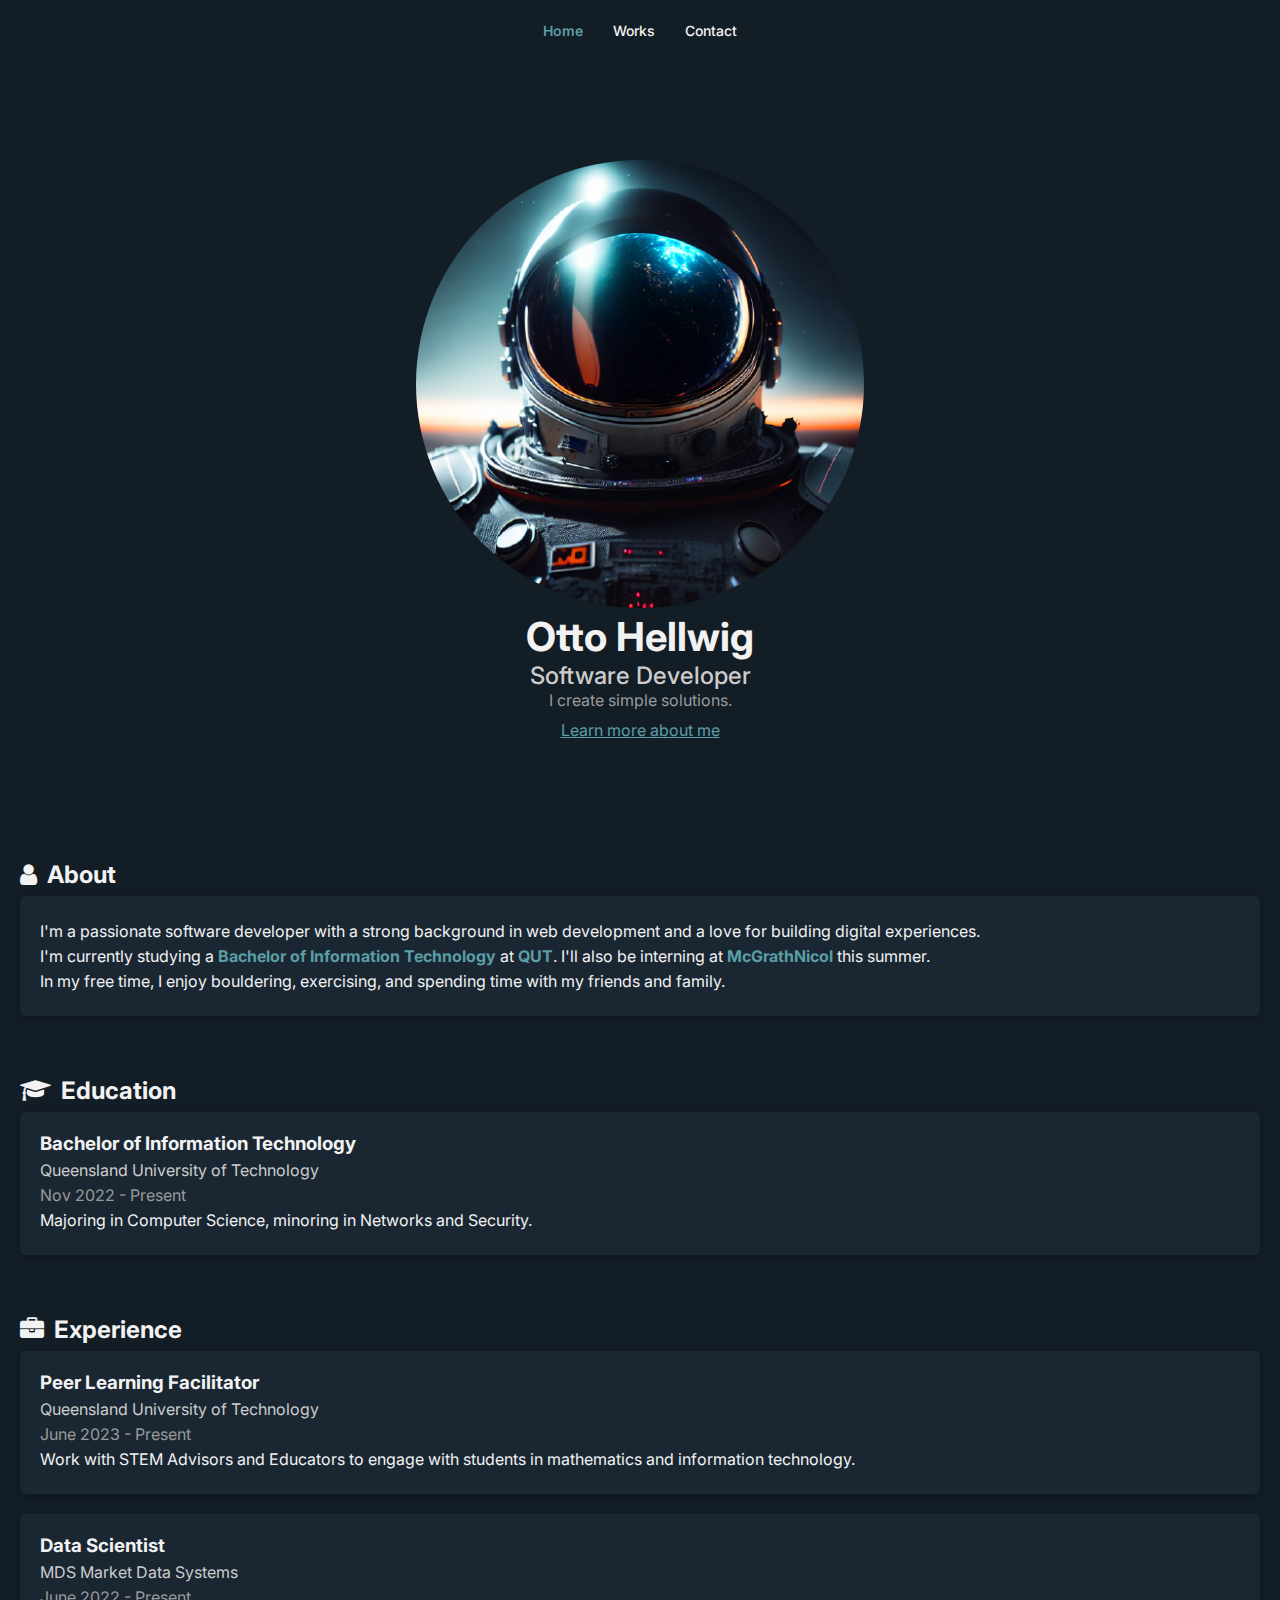
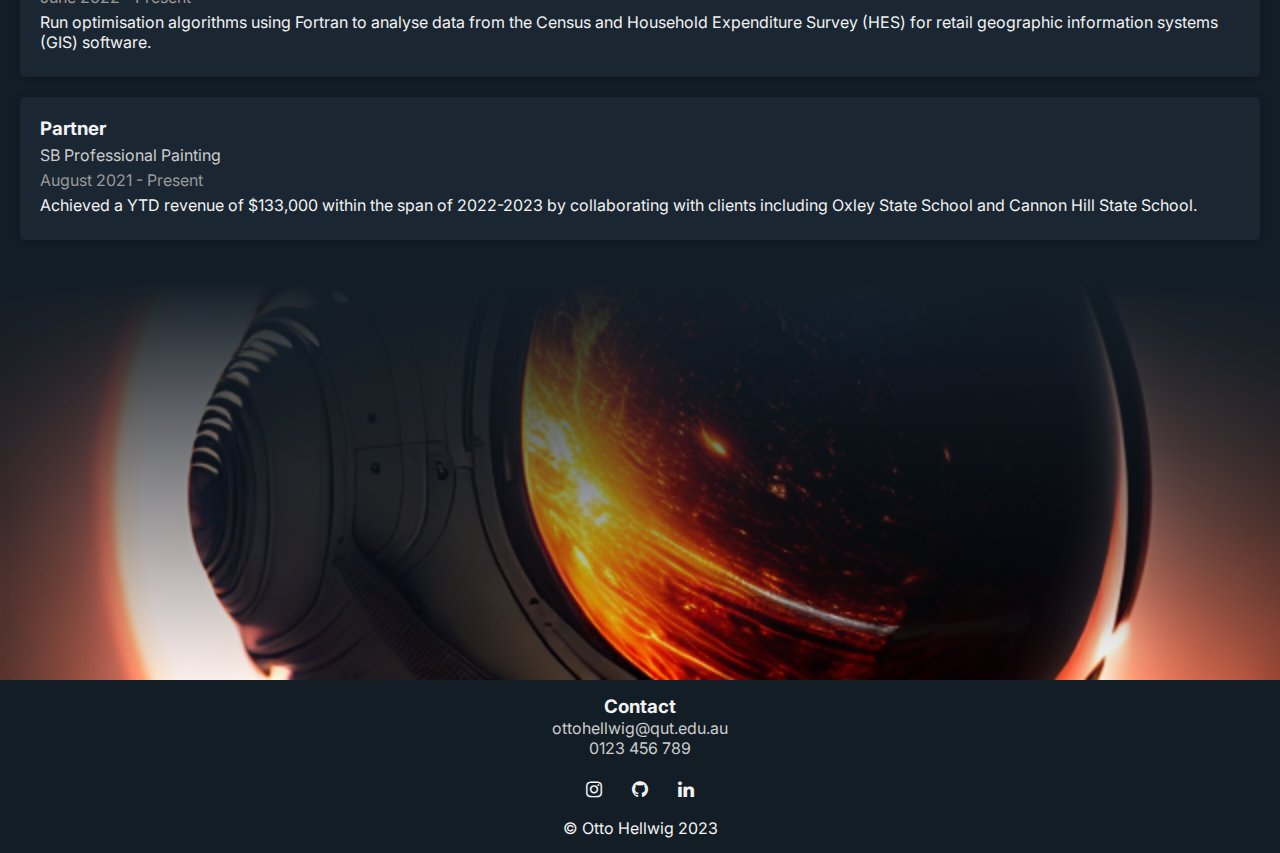
==== commit 75f58d6a: "Update about/contact with cards, prep for W3C" ====
--- a/index.html
+++ b/index.html
@@ -1,15 +1,15 @@
 <!DOCTYPE html>
 <html lang="en">
   <head>
-    <meta charset="UTF-8">
-    <meta name="viewport" content="width=device-width, initial-scale=1.0">
-    <meta name="author" content="Otto Hellwig">
-    <meta name="keywords" content="HTML, CSS, Portfolio">
-    <meta name="description" content="Homepage of my portfolio website.">
+    <meta charset="UTF-8" />
+    <meta name="viewport" content="width=device-width, initial-scale=1.0" />
+    <meta name="author" content="Otto Hellwig" />
+    <meta name="keywords" content="HTML, CSS, Portfolio" />
+    <meta name="description" content="Homepage of my portfolio website." />
 
     <title>Otto Hellwig - Home</title>
-    <link rel="icon" type="image/x-icon" href="images/favicon.png">
-    <link rel="stylesheet" href="styles.css">
+    <link rel="icon" type="image/x-icon" href="images/favicon.png" />
+    <link rel="stylesheet" href="styles.css" />
   </head>
 
   <body>
@@ -25,7 +25,7 @@
 
     <main>
       <figure class="avatar">
-        <img src="images/avatar1.png" alt="Profile Image - Avatar">
+        <img src="images/avatar1.png" alt="Profile Image - Avatar" />
       </figure>
 
       <section class="hero">
@@ -35,7 +35,7 @@
         <a href="#about">Learn more about me</a>
       </section>
 
-      <section id="about" class="about">
+      <!-- <section id="about" class="about">
         <h2><i class="fa fa-user"></i> About</h2>
         <p>
           I'm a passionate software developer with a strong background in web
@@ -43,14 +43,34 @@
         </p>
 
         <p>
-          I'm currently studying a Bachelor of IT at QUT. I'll also be interning
-          at McGrathNicol this summer.
+          I'm currently studying a <b>Bachelor of Information Technology</b> at
+          the <b>Queensland University of Technology</b>. I'll also be interning
+          at <b>McGrathNicol</b> this summer.
         </p>
 
         <p>
           In my free time, I enjoy bouldering, exercising and spending time with
           my friends and family.
         </p>
+      </section> -->
+
+      <section class="card" id="about">
+        <h2><i class="fa fa-user"></i> About</h2>
+        <article>
+          <p>
+            I'm a passionate software developer with a strong background in web
+            development and a love for building digital experiences.
+          </p>
+          <p>
+            I'm currently studying a
+            <b>Bachelor of Information Technology</b> at <b>QUT</b>. I'll also
+            be interning at <b>McGrathNicol</b> this summer.
+          </p>
+          <p>
+            In my free time, I enjoy bouldering, exercising, and spending time
+            with my friends and family.
+          </p>
+        </article>
       </section>
 
       <section class="card">
@@ -107,7 +127,7 @@
       <h3>Contact</h3>
       <address>
         <a href="mailto:n11081708@qut.edu.au">ottohellwig@qut.edu.au</a>
-        <br>
+        <br />
         <a href="tel:0123456789">0123 456 789</a>
       </address>
 
--- a/styles.css
+++ b/styles.css
@@ -18,7 +18,7 @@
   color: #F2F2F2;
 }
 
-a {
+a, b {
   color: #5B9EA6;
 }
 
@@ -87,6 +87,7 @@
 
 .hero {
   text-align: center;
+  margin-bottom: 100px;
 }
 
 .hero h1 {
@@ -103,20 +104,6 @@
   font-size: 16px;
   margin-bottom: 10px;
   color: #999999;
-}
-
-.about {
-  margin-top: 100px;
-  text-align: left;
-  padding: 20px;
-}
-
-.about h2 i {
-  padding-right: 5px;
-}
-
-.about p {
-  margin-bottom: 10px;
 }
 
 /* Card Styling */
@@ -151,10 +138,19 @@
   color: #999999; 
 }
 
+.card#about p {
+  color: #F2F2F2; 
+}
+
+.card nav a {
+  padding-right: 20px;
+}
+
 /* Works Card Image/Tech List */
 .card img {
   max-width: 100%;
   height: auto;
+  padding-bottom: 15px;
 }
 
 .card ul {
@@ -169,18 +165,6 @@
   color: #F2F2F2; 
   padding: 5px 10px; 
   border-radius: 5px; 
-}
-
-.contact .card {
-  padding: 40px 0 30px 0; 
-}
-
-.contact {
-  padding: 20px;
-}
-
-.contact span {
-  margin-right: 5px;
 }
 
 form div {
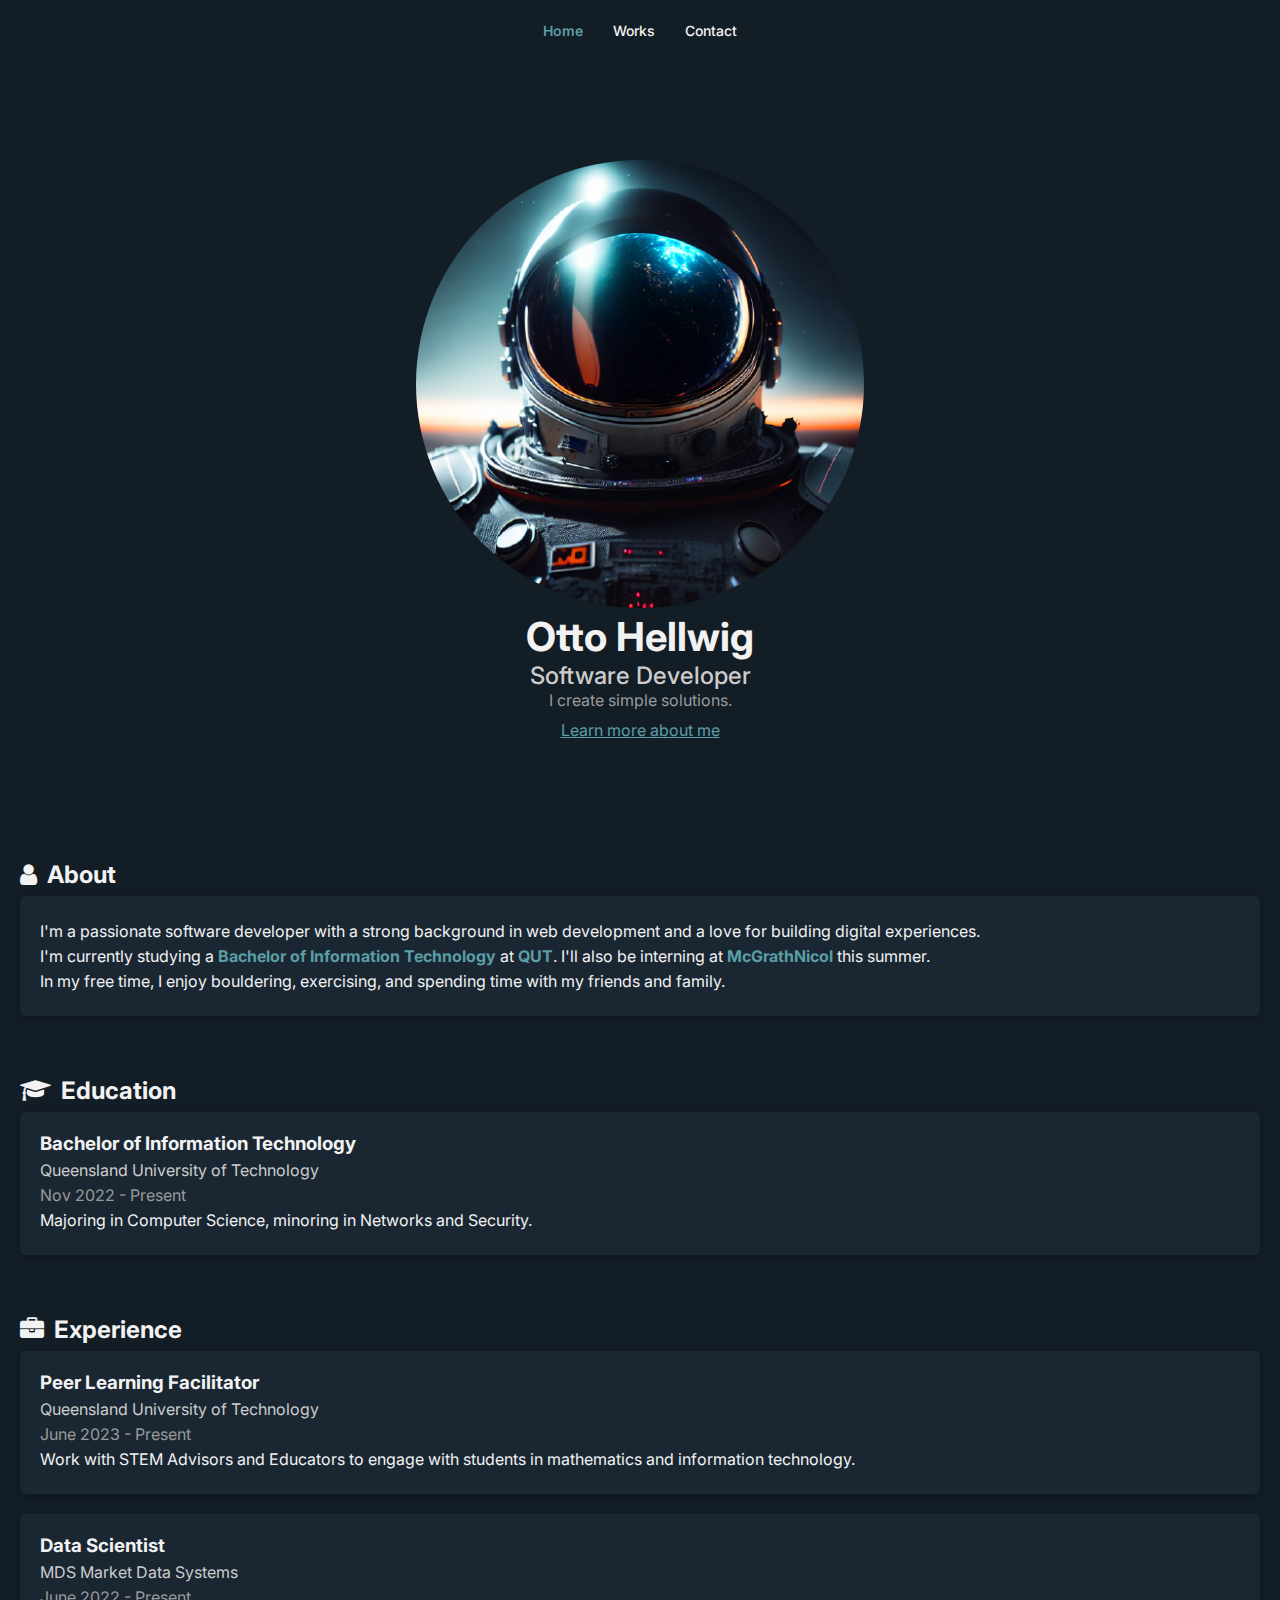
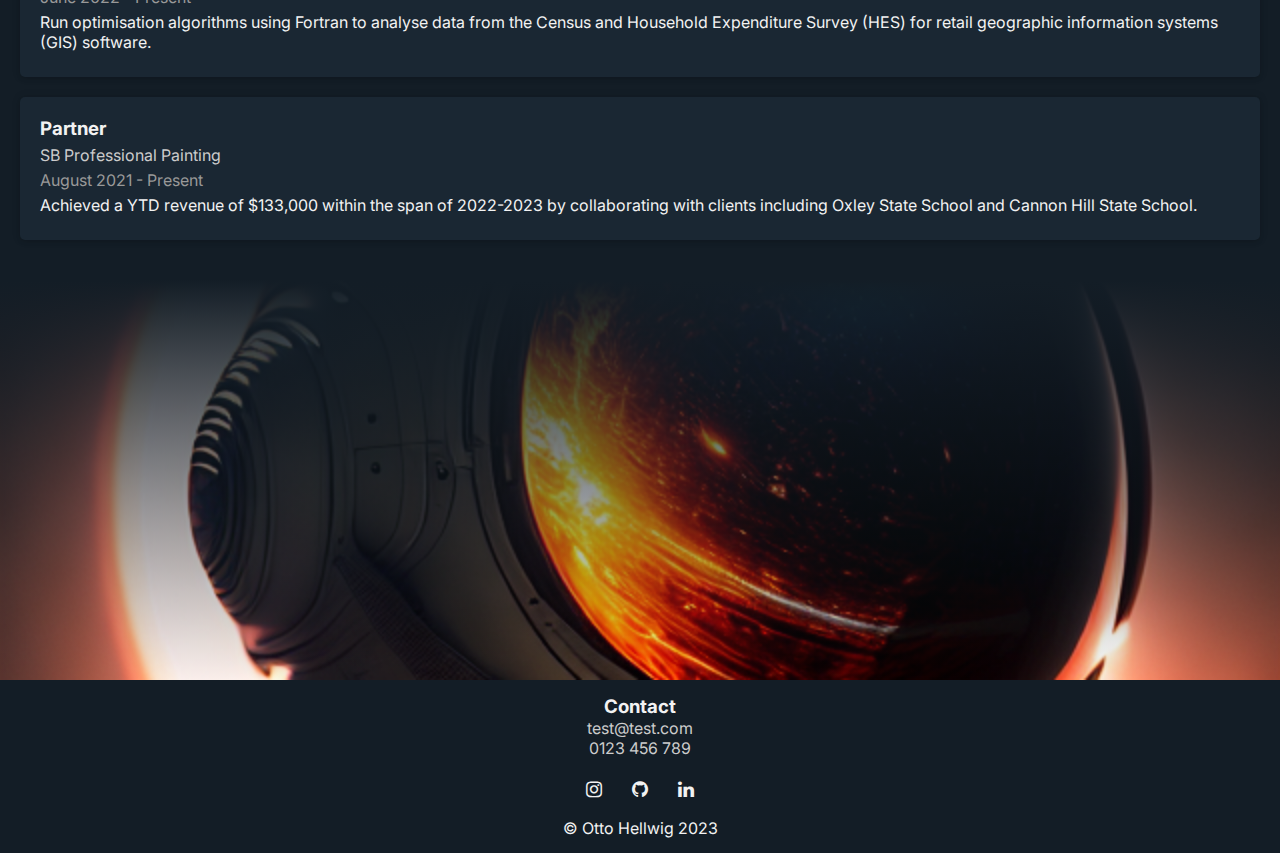
==== commit 9da1f881: "Update index.html" ====
--- a/index.html
+++ b/index.html
@@ -1,15 +1,15 @@
 <!DOCTYPE html>
 <html lang="en">
   <head>
-    <meta charset="UTF-8" />
-    <meta name="viewport" content="width=device-width, initial-scale=1.0" />
-    <meta name="author" content="Otto Hellwig" />
-    <meta name="keywords" content="HTML, CSS, Portfolio" />
-    <meta name="description" content="Homepage of my portfolio website." />
+    <meta charset="UTF-8">
+    <meta name="viewport" content="width=device-width, initial-scale=1.0">
+    <meta name="author" content="Otto Hellwig">
+    <meta name="keywords" content="HTML, CSS, Portfolio">
+    <meta name="description" content="Homepage of my portfolio website.">
 
     <title>Otto Hellwig - Home</title>
-    <link rel="icon" type="image/x-icon" href="images/favicon.png" />
-    <link rel="stylesheet" href="styles.css" />
+    <link rel="icon" type="image/x-icon" href="images/favicon.png">
+    <link rel="stylesheet" href="styles.css">
   </head>
 
   <body>
@@ -25,7 +25,7 @@
 
     <main>
       <figure class="avatar">
-        <img src="images/avatar1.png" alt="Profile Image - Avatar" />
+        <img src="images/avatar1.png" alt="Profile Image - Avatar">
       </figure>
 
       <section class="hero">
@@ -35,28 +35,9 @@
         <a href="#about">Learn more about me</a>
       </section>
 
-      <!-- <section id="about" class="about">
-        <h2><i class="fa fa-user"></i> About</h2>
-        <p>
-          I'm a passionate software developer with a strong background in web
-          development and a love for building digital experiences.
-        </p>
-
-        <p>
-          I'm currently studying a <b>Bachelor of Information Technology</b> at
-          the <b>Queensland University of Technology</b>. I'll also be interning
-          at <b>McGrathNicol</b> this summer.
-        </p>
-
-        <p>
-          In my free time, I enjoy bouldering, exercising and spending time with
-          my friends and family.
-        </p>
-      </section> -->
-
       <section class="card" id="about">
         <h2><i class="fa fa-user"></i> About</h2>
-        <article>
+        <article aria-label="About Me">
           <p>
             I'm a passionate software developer with a strong background in web
             development and a love for building digital experiences.
@@ -126,25 +107,25 @@
     <footer>
       <h3>Contact</h3>
       <address>
-        <a href="mailto:n11081708@qut.edu.au">ottohellwig@qut.edu.au</a>
-        <br />
+        <a href="mailto:test@test.com">test@test.com</a>
+        <br>
         <a href="tel:0123456789">0123 456 789</a>
       </address>
 
       <nav>
         <ul>
           <li>
-            <a href="https://www.instagram.com/ottohellwxg/" target="_blank"
+            <a href="https://www.instagram.com/" target="_blank"
               ><i class="fa fa-instagram fa-lg"></i
             ></a>
           </li>
           <li>
-            <a href="https://github.com/ottohellwig" target="_blank"
+            <a href="https://github.com/" target="_blank"
               ><i class="fa fa-github fa-lg"></i
             ></a>
           </li>
           <li>
-            <a href="https://www.linkedin.com/in/ottohellwig/" target="_blank"
+            <a href="https://www.linkedin.com/" target="_blank"
               ><i class="fa fa-linkedin fa-lg"></i
             ></a>
           </li>
